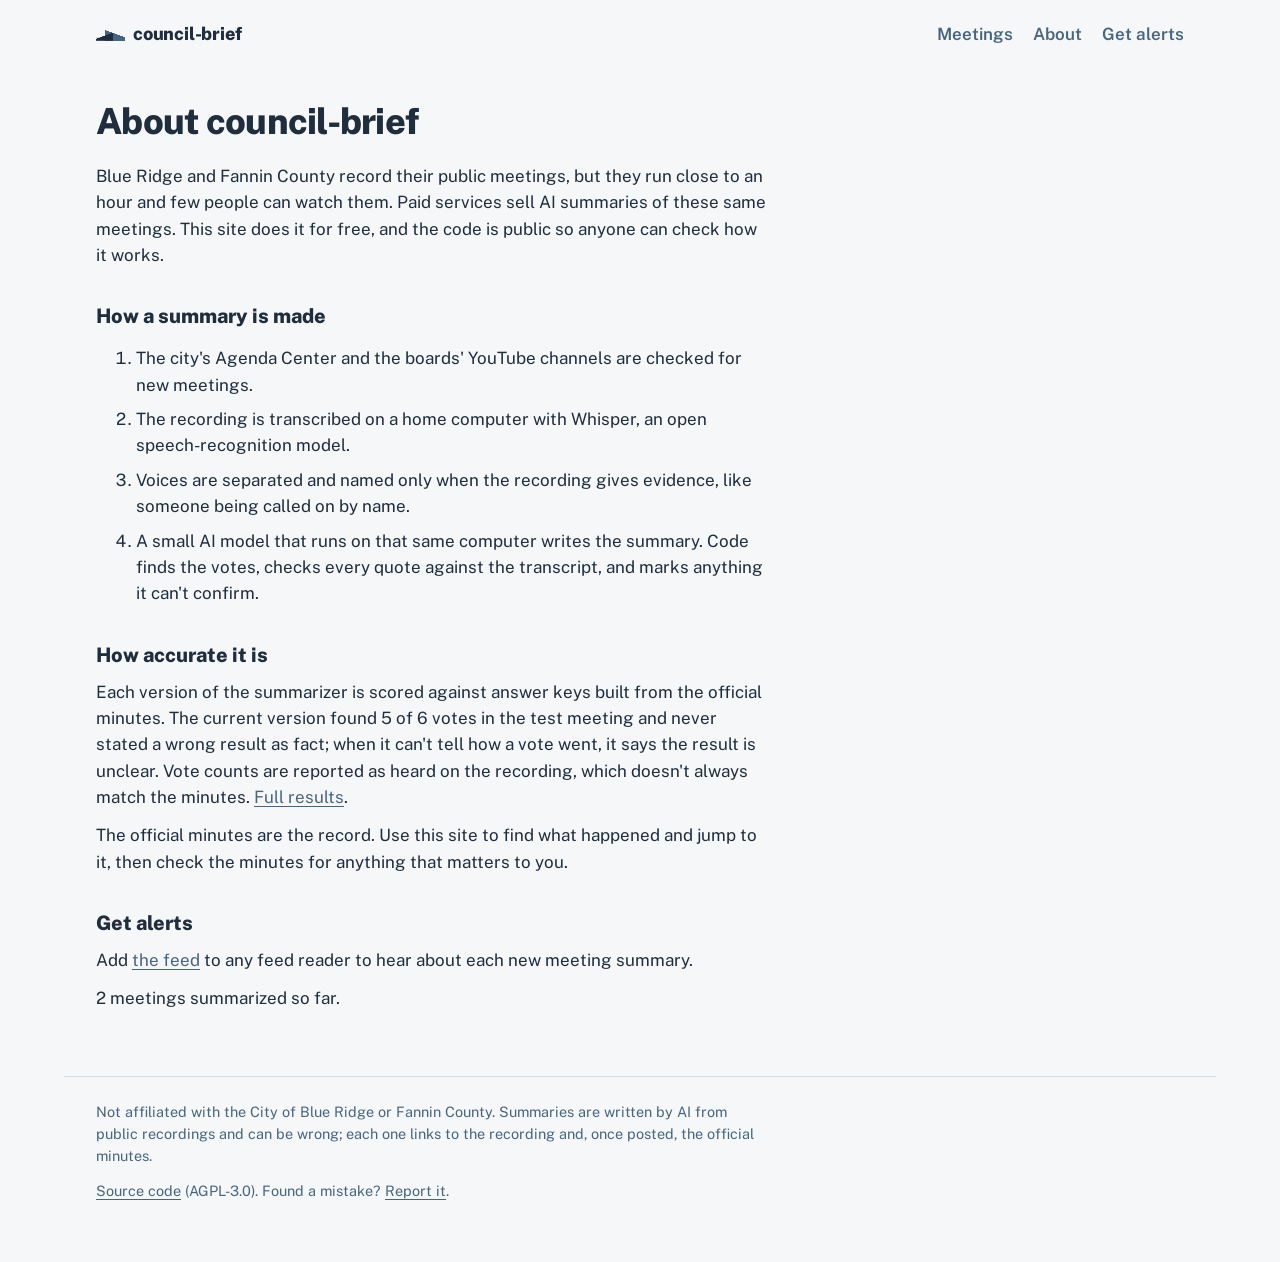
==== docs/about.html @ 1ba3a944 "Meeting page: video centered between overview and votes; wider details and transcript" ====
<!doctype html>
<html lang="en">
<head>
<meta charset="utf-8">
<meta name="viewport" content="width=device-width, initial-scale=1">
<title>About council-brief</title>
<meta name="description" content="Free summaries and searchable transcripts of Blue Ridge and Fannin County, Georgia public meetings.">
<link rel="preconnect" href="https://fonts.googleapis.com">
<link rel="preconnect" href="https://fonts.gstatic.com" crossorigin>
<link rel="stylesheet" href="https://fonts.googleapis.com/css2?family=Public+Sans:ital,wght@0,400;0,600;0,800;1,400&display=swap">
<link rel="stylesheet" href="assets/style.css">
<link rel="alternate" type="application/rss+xml" title="council-brief: new meetings" href="feed.xml">
</head>
<body>
<a class="skip" href="#main">Skip to content</a>
<header class="site">
  <a class="mark" href="index.html">council-brief</a>
  <nav aria-label="Site">
    <a href="index.html">Meetings</a>
    <a href="about.html">About</a>
    <a href="feed.xml">Get alerts</a>
  </nav>
</header>
<main id="main">
<article class="prose">
<h1>About council-brief</h1>
<p>Blue Ridge and Fannin County record their public meetings, but they run close to an hour and few people
can watch them. Paid services sell AI summaries of these same meetings. This site does it for free, and the
code is public so anyone can check how it works.</p>
<h2>How a summary is made</h2>
<ol>
<li>The city's Agenda Center and the boards' YouTube channels are checked for new meetings.</li>
<li>The recording is transcribed on a home computer with Whisper, an open speech-recognition model.</li>
<li>Voices are separated and named only when the recording gives evidence, like someone being called on by name.</li>
<li>A small AI model that runs on that same computer writes the summary. Code finds the votes, checks every
quote against the transcript, and marks anything it can't confirm.</li>
</ol>
<h2>How accurate it is</h2>
<p>Each version of the summarizer is scored against answer keys built from the official minutes. The
current version found 5 of 6 votes in the test meeting and never stated a wrong result as fact; when it
can't tell how a vote went, it says the result is unclear. Vote counts are reported as heard on the
recording, which doesn't always match the minutes. <a href="https://github.com/sudo-update-bryguy/council-brief#accuracy-results">Full results</a>.</p>
<p>The official minutes are the record. Use this site to find what happened and jump to it, then check the
minutes for anything that matters to you.</p>
<h2>Get alerts</h2>
<p>Add <a href="feed.xml">the feed</a> to any feed reader to hear about each new meeting summary.</p>
<p>2 meetings summarized so far.</p>
</article>
</main>
<footer class="site">
  <p>Not affiliated with the City of Blue Ridge or Fannin County. Summaries are written by AI from public
  recordings and can be wrong; each one links to the recording and, once posted, the official minutes.</p>
  <p><a href="https://github.com/sudo-update-bryguy/council-brief">Source code</a> (AGPL-3.0). Found a mistake? <a href="https://github.com/sudo-update-bryguy/council-brief/issues">Report it</a>.</p>
</footer>
<script src="assets/app.js"></script>

</body>
</html>
---- docs/assets/style.css ----
/* council-brief: the colors of the Blue Ridge range, layered blues on cool paper. */
:root {
  --paper: #f5f7f8;
  --haze: #d5dee6;      /* farthest ridge: borders, the timeline track */
  --mist: #e8eef2;      /* panels */
  --ridge: #47657f;     /* links, secondary text */
  --slate: #1f2d3d;     /* nearest ridge: text */
  --passed: #2e6a4d;    /* spruce */
  --failed: #a3302a;
  --unclear: #8a6200;   /* ochre */
  --dropped: #5f6b78;
  --measure: 42rem;
  --gap: clamp(1rem, 3vw, 2rem);
  font-family: "Public Sans", system-ui, -apple-system, "Segoe UI", sans-serif;
  color: var(--slate);
  background: var(--paper);
  line-height: 1.55;
}
* { box-sizing: border-box; }
body { margin: 0; font-size: 1.0625rem; }
a { color: var(--ridge); text-underline-offset: 0.18em; }
a:hover { color: var(--slate); }
:focus-visible { outline: 3px solid var(--unclear); outline-offset: 2px; border-radius: 2px; }
h1, h2, h3 { line-height: 1.2; margin: 0; }
h2 { font-size: 1.25rem; font-weight: 800; margin: 2.25rem 0 0.75rem; }
h3 { font-size: 1.0625rem; font-weight: 600; }
p { margin: 0 0 0.75rem; }
.visually-hidden, .skip:not(:focus) {
  position: absolute; width: 1px; height: 1px; overflow: hidden; clip: rect(0 0 0 0); white-space: nowrap;
}
.skip:focus { position: absolute; top: 0.5rem; left: 0.5rem; background: var(--slate); color: #fff; padding: 0.5rem 1rem; z-index: 10; }

/* Even-width digits only where numbers line up (times, dates); applied to all
   text, this font also widens hyphens. */
.ts, time, .strip-ends, .facts, .results .where { font-variant-numeric: tabular-nums; }

/* ---------- frame ---------- */
header.site, main, footer.site { max-width: 72rem; margin: 0 auto; padding: 0 var(--gap); }
header.site { display: flex; align-items: baseline; justify-content: space-between; gap: 1rem;
  flex-wrap: wrap; padding-top: 1.25rem; padding-bottom: 1.25rem; }
.mark { font-weight: 800; font-size: 1.125rem; color: var(--slate); text-decoration: none; letter-spacing: -0.01em; }
.mark::before { /* three ridgelines */
  content: ""; display: inline-block; width: 1.6em; height: 0.8em; margin-right: 0.45em; vertical-align: -0.05em;
  background:
    linear-gradient(160deg, transparent 48%, var(--slate) 49% 100%) 0 100% / 60% 70% no-repeat,
    linear-gradient(200deg, transparent 48%, var(--ridge) 49% 100%) 100% 100% / 70% 100% no-repeat,
    linear-gradient(var(--haze), var(--haze)) 0 100% / 100% 30% no-repeat;
}
header.site nav { display: flex; gap: 1.25rem; }
header.site nav a { text-decoration: none; font-weight: 600; }
footer.site { margin-top: 4rem; padding-top: 1.5rem; padding-bottom: 3rem; border-top: 1px solid var(--haze);
  color: var(--ridge); font-size: 0.9rem; }
footer.site p { max-width: var(--measure); }

/* ---------- home ---------- */
.intro { max-width: 46rem; padding: 2.5rem 0 1.5rem; }
.intro h1 { font-size: clamp(1.9rem, 5vw, 3rem); font-weight: 800; letter-spacing: -0.025em; line-height: 1.08; margin-bottom: 1rem; }
.intro p { max-width: var(--measure); color: var(--ridge); font-size: 1.125rem; }

.search { max-width: var(--measure); margin: 1rem 0 1rem; }
.search label, .find { display: block; font-weight: 600; margin-bottom: 0.4rem; }
input[type="search"] { width: 100%; font: inherit; color: var(--slate); background: #fff;
  border: 2px solid var(--haze); border-radius: 6px; padding: 0.7rem 0.9rem; }
input[type="search"]:focus { border-color: var(--ridge); outline: none; box-shadow: 0 0 0 3px var(--haze); }
.search-count, .find-count { color: var(--ridge); font-size: 0.9rem; margin: 0.5rem 0; min-height: 1.2em; }
.results { list-style: none; padding: 0; margin: 0; }
.results li { padding: 0.6rem 0; border-bottom: 1px solid var(--haze); }
.results .where { display: block; font-size: 0.875rem; color: var(--ridge); }
mark { background: #f1dfa8; color: inherit; padding: 0 0.1em; border-radius: 2px; }

.month h2 { color: var(--ridge); font-weight: 600; font-size: 1rem; margin-top: 2.5rem; }
.entries { list-style: none; padding: 0; margin: 0; }
.entry { display: grid; grid-template-columns: 3.5rem 1fr; gap: 0 1.25rem; padding: 1.25rem 0;
  border-top: 1px solid var(--haze); max-width: 48rem; }
.entry time { display: flex; flex-direction: column; align-items: center; line-height: 1; padding-top: 0.15rem; }
.entry .day { font-size: 2rem; font-weight: 800; letter-spacing: -0.03em; }
.entry .dow { font-size: 0.85rem; color: var(--ridge); margin-top: 0.3rem; }
.entry h3 { font-size: 1.25rem; font-weight: 800; margin-bottom: 0.35rem; }
.entry h3 a { color: var(--slate); text-decoration: none; }
.entry h3 a:hover { text-decoration: underline; }
.entry p { max-width: var(--measure); }
.facts { display: flex; gap: 1.25rem; font-size: 0.875rem; color: var(--ridge); margin-top: 0.5rem; }

/* ---------- the timeline strip: the meeting as a bar, votes marked where they happened ---------- */
.strip { margin: 1rem 0 0.25rem; }
.strip-bar { position: relative; height: 1.75rem; border-radius: 4px;
  background: linear-gradient(to bottom, transparent 42%, var(--haze) 42% 58%, transparent 58%); }
.strip.compact .strip-bar { height: 1rem; max-width: var(--measure); }
.vmark { position: absolute; top: 0; bottom: 0; width: 6px; margin-left: -3px; border-radius: 3px; background: var(--dropped); }
.strip:not(.compact) .vmark { width: 10px; margin-left: -5px; }
.strip:not(.compact) .vmark:hover, .strip:not(.compact) .vmark:focus-visible { transform: scaleY(1.2); }
.vmark.passed { background: var(--passed); }
.vmark.failed { background: var(--failed); }
.vmark.unclear { background: repeating-linear-gradient(180deg, var(--unclear) 0 3px, transparent 3px 5px); }
.strip-ends { display: flex; justify-content: space-between; font-size: 0.8rem; color: var(--ridge); margin-top: 0.2rem; }
.playhead { position: absolute; top: -2px; bottom: -2px; width: 2px; background: var(--slate); pointer-events: none; display: none; }

/* ---------- meeting ---------- */
body.wide header.site, body.wide main, body.wide footer.site { max-width: 112rem; }
.meeting h1 { font-size: clamp(1.75rem, 4.5vw, 2.75rem); font-weight: 800; letter-spacing: -0.02em; margin: 0.5rem 0 0.5rem; }
.meeting h1 .date { display: block; font-size: 0.5em; font-weight: 400; letter-spacing: 0; color: var(--ridge); margin-top: 0.4rem; }
.back { margin: 1rem 0 0; font-size: 0.95rem; }
.top { display: grid; gap: 1.5rem; }
.lede-block, .votes { min-width: 0; }
.votes h2 { margin-top: 0.5rem; }

/* Wide screens: the video in the middle, flanked by the title and overview on
   the left and the votes on the right. */
@media (min-width: 70rem) {
  .top {
    grid-template-columns: minmax(15rem, 1fr) minmax(0, 2.4fr) minmax(18rem, 1.15fr);
    grid-template-rows: auto 1fr;
    grid-template-areas: "heading watch votes" "lede watch votes";
    column-gap: clamp(1.5rem, 2.5vw, 3rem); row-gap: 0; align-items: start;
  }
  .heading { grid-area: heading; }
  .watch { grid-area: watch; margin-top: 1rem; }
  .lede-block { grid-area: lede; margin-top: 1rem; }
  .votes { grid-area: votes; margin-top: 0.5rem; }
  .meeting h1 { font-size: clamp(1.9rem, 2.4vw, 2.6rem); }
  .top .lede { font-size: 1.075rem; }
  /* Narrow column: outcome and time on one line, the motion under them. */
  .votes .decision { grid-template-columns: 1fr auto; }
  .votes .decision .motion { grid-column: 1 / -1; grid-row: 2; padding-right: 0.9rem; }
  .votes .motion p { font-size: 0.975rem; }
}

/* Below the video: discussion and comments in columns, transcript full width. */
.details { margin-top: 1rem; }
.details .items { max-width: none; }
@media (min-width: 60rem) {
  .details .items { display: grid; grid-template-columns: repeat(auto-fill, minmax(24rem, 1fr)); column-gap: 3rem; }
  .details .items li { border-bottom: 0; border-top: 1px solid var(--haze); }
}
.player { position: relative; aspect-ratio: 16 / 9; background: var(--slate); border-radius: 6px; overflow: hidden; }
.player iframe, #player { position: absolute; inset: 0; width: 100%; height: 100%; border: 0; }
.poster { display: flex; align-items: center; justify-content: center; height: 100%; color: #fff; font-weight: 600; }
.record { background: var(--mist); border-radius: 6px; padding: 1rem 1.25rem; margin-top: 1.25rem; font-size: 0.95rem; }
.record h2 { font-size: 1rem; margin: 0 0 0.4rem; }
.record p:first-of-type a { margin-right: 1rem; font-weight: 600; }
.record p:last-child { margin: 0; color: var(--ridge); }

.lede { font-size: 1.2rem; line-height: 1.5; max-width: var(--measure); }

.decisions { list-style: none; padding: 0; margin: 0; }
.decision { display: grid; grid-template-columns: 8.5rem 1fr auto; gap: 0.25rem 1rem; padding: 0.9rem 0 0.9rem 0.9rem;
  border-left: 5px solid var(--dropped); margin-bottom: 0.5rem; background: #fff; border-radius: 0 6px 6px 0; }
.decision.passed { border-color: var(--passed); }
.decision.failed { border-color: var(--failed); }
.decision.unclear { border-left-style: dashed; border-color: var(--unclear); }
.outcome { font-weight: 800; }
.passed .outcome { color: var(--passed); }
.failed .outcome { color: var(--failed); }
.unclear .outcome { color: var(--unclear); }
.dropped .outcome { color: var(--dropped); }
.motion p { margin: 0; }
.count { display: block; font-size: 0.875rem; color: var(--ridge); }
.when { padding-right: 0.9rem; }
blockquote { margin: 0.4rem 0 0; color: var(--ridge); font-size: 0.925rem; }
@media (max-width: 34rem) {
  .decision { grid-template-columns: 1fr auto; }
  .decision .motion { grid-column: 1 / -1; grid-row: 2; padding-right: 0.9rem; }
}

.items { list-style: none; padding: 0; margin: 0; max-width: var(--measure); }
.items li { padding: 0.75rem 0; border-bottom: 1px solid var(--haze); }
.items li:last-child { border-bottom: 0; }
.items h3 { margin-bottom: 0.25rem; }
.items .pos { font-weight: 400; color: var(--ridge); }
.items p { margin: 0; }
.check { display: inline-block; margin-top: 0.35rem; font-size: 0.825rem; color: var(--unclear); cursor: help;
  border-bottom: 1px dotted currentColor; }
.ts { font-size: 0.875rem; font-weight: 600; white-space: nowrap; text-decoration: none;
  background: var(--mist); color: var(--ridge); padding: 0.05rem 0.4rem; border-radius: 4px; }
.ts:hover { background: var(--haze); color: var(--slate); }
.provenance { margin-top: 2rem; font-size: 0.875rem; color: var(--ridge); max-width: 60rem; }
.empty { color: var(--ridge); }

#transcript { margin-top: 3rem; border-top: 1px solid var(--haze); }
#transcript .note { color: var(--ridge); font-size: 0.925rem; max-width: var(--measure); }
.lines { margin-top: 1rem; }
.lines { max-width: 82rem; }
.lines p { display: grid; grid-template-columns: 4.25rem 1fr; gap: 0.75rem; margin: 0; padding: 0.3rem 0.5rem; border-radius: 4px; }
.lines p.hidden { display: none; }
.lines p.here { background: #fbf1d3; }
.lines .ts { justify-self: start; align-self: start; }
.who { display: block; font-weight: 600; font-size: 0.875rem; color: var(--ridge); }

.prose { max-width: var(--measure); padding-top: 1rem; }
.prose h1 { font-size: 2.25rem; font-weight: 800; letter-spacing: -0.02em; margin: 1rem 0 1.25rem; }
.prose li { margin-bottom: 0.5rem; }

@media (prefers-reduced-motion: reduce) { * { scroll-behavior: auto !important; transition: none !important; } }
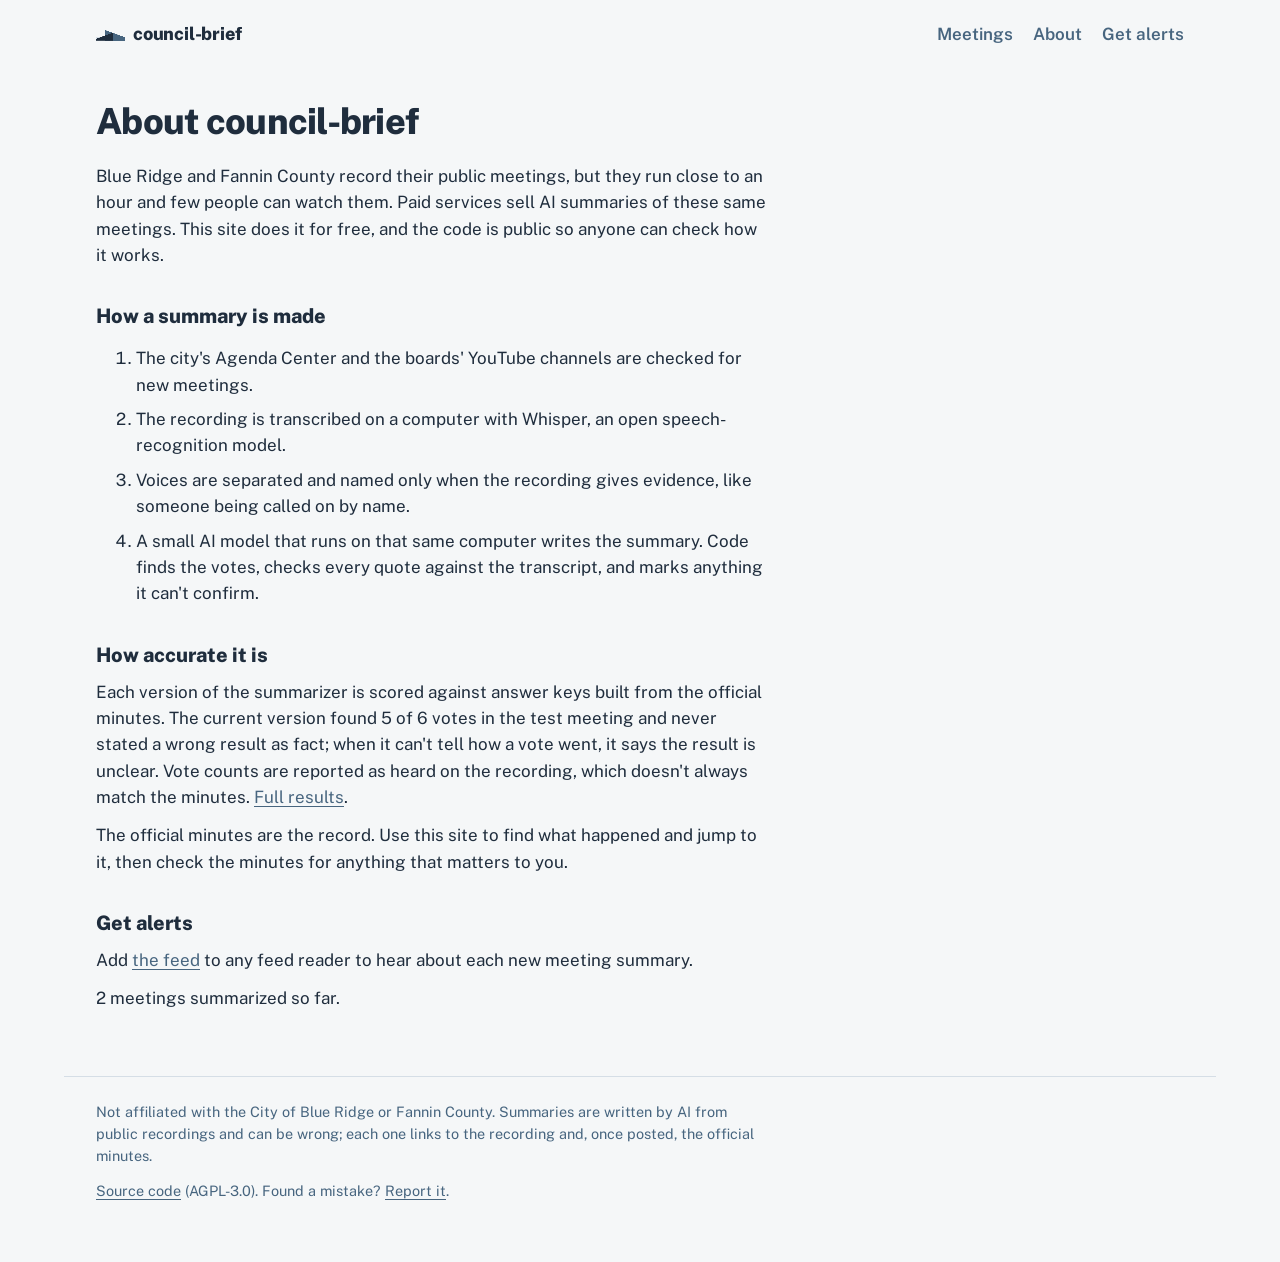
==== commit 5afa9fb4: "Match every 'died for lack of a second'; count mislabeled votes as wrong; About wording" ====
--- a/docs/about.html
+++ b/docs/about.html
@@ -30,7 +30,7 @@
 <h2>How a summary is made</h2>
 <ol>
 <li>The city's Agenda Center and the boards' YouTube channels are checked for new meetings.</li>
-<li>The recording is transcribed on a home computer with Whisper, an open speech-recognition model.</li>
+<li>The recording is transcribed on a computer with Whisper, an open speech-recognition model.</li>
 <li>Voices are separated and named only when the recording gives evidence, like someone being called on by name.</li>
 <li>A small AI model that runs on that same computer writes the summary. Code finds the votes, checks every
 quote against the transcript, and marks anything it can't confirm.</li>
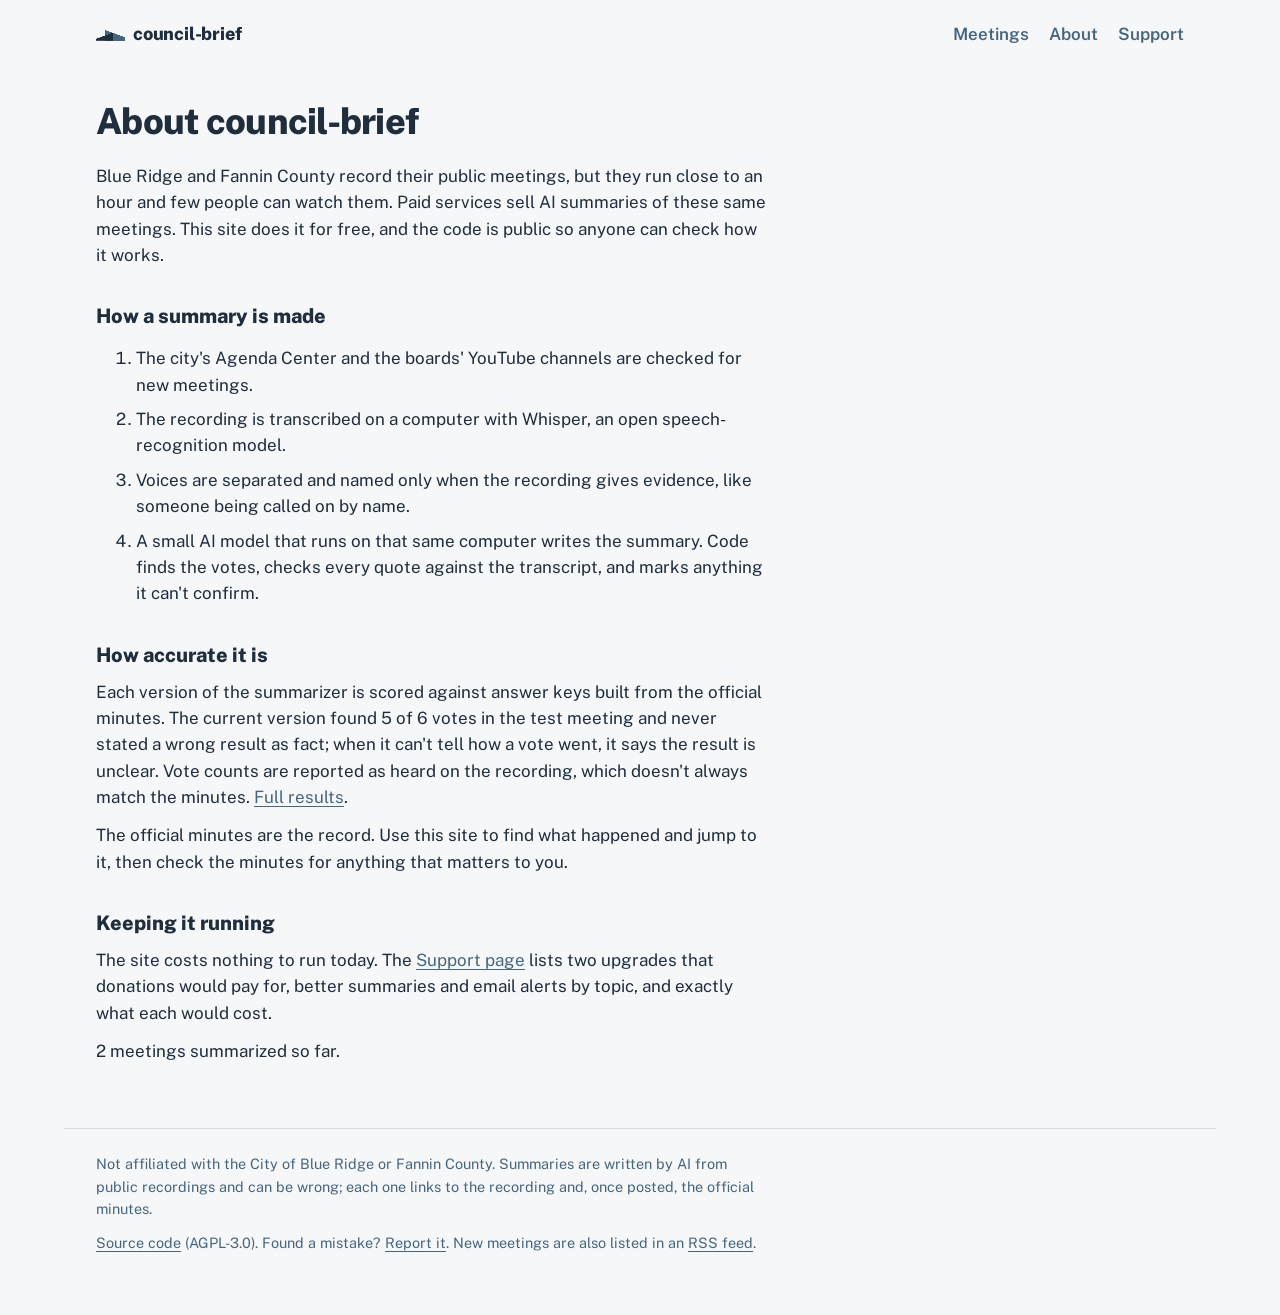
==== commit 67299557: "Support page: upgrade costs and donation goal; drop email alerts from the free version" ====
--- a/docs/about.html
+++ b/docs/about.html
@@ -18,7 +18,7 @@
   <nav aria-label="Site">
     <a href="index.html">Meetings</a>
     <a href="about.html">About</a>
-    <a href="feed.xml">Get alerts</a>
+    <a href="support.html">Support</a>
   </nav>
 </header>
 <main id="main">
@@ -42,15 +42,17 @@
 recording, which doesn't always match the minutes. <a href="https://github.com/sudo-update-bryguy/council-brief#accuracy-results">Full results</a>.</p>
 <p>The official minutes are the record. Use this site to find what happened and jump to it, then check the
 minutes for anything that matters to you.</p>
-<h2>Get alerts</h2>
-<p>Add <a href="feed.xml">the feed</a> to any feed reader to hear about each new meeting summary.</p>
+<h2>Keeping it running</h2>
+<p>The site costs nothing to run today. The <a href="support.html">Support page</a> lists two upgrades that
+donations would pay for, better summaries and email alerts by topic, and exactly what each would cost.</p>
 <p>2 meetings summarized so far.</p>
 </article>
 </main>
 <footer class="site">
   <p>Not affiliated with the City of Blue Ridge or Fannin County. Summaries are written by AI from public
   recordings and can be wrong; each one links to the recording and, once posted, the official minutes.</p>
-  <p><a href="https://github.com/sudo-update-bryguy/council-brief">Source code</a> (AGPL-3.0). Found a mistake? <a href="https://github.com/sudo-update-bryguy/council-brief/issues">Report it</a>.</p>
+  <p><a href="https://github.com/sudo-update-bryguy/council-brief">Source code</a> (AGPL-3.0). Found a mistake? <a href="https://github.com/sudo-update-bryguy/council-brief/issues">Report it</a>.
+  New meetings are also listed in an <a href="feed.xml">RSS feed</a>.</p>
 </footer>
 <script src="assets/app.js"></script>
 
--- a/docs/assets/style.css
+++ b/docs/assets/style.css
@@ -190,4 +190,21 @@
 .prose h1 { font-size: 2.25rem; font-weight: 800; letter-spacing: -0.02em; margin: 1rem 0 1.25rem; }
 .prose li { margin-bottom: 0.5rem; }
 
+/* ---------- support ---------- */
+.support h2 { margin-top: 2.5rem; }
+.goal { background: #fff; border-left: 5px solid var(--passed); border-radius: 0 6px 6px 0; padding: 1.25rem 1.5rem; margin: 1.5rem 0; }
+.goal h2 { margin: 0 0 0.75rem; }
+.bar { height: 1.1rem; background: var(--haze); border-radius: 999px; overflow: hidden; }
+.bar span { display: block; height: 100%; background: var(--passed); border-radius: 999px; min-width: 0.4rem; }
+.goal-status { font-weight: 600; margin: 0.75rem 0 0.5rem; }
+.goal-status.done { color: var(--passed); }
+.give { display: inline-block; background: var(--slate); color: #fff; font-weight: 600; text-decoration: none;
+  padding: 0.6rem 1.4rem; border-radius: 6px; }
+.give:hover { background: var(--ridge); color: #fff; }
+.note { color: var(--ridge); font-size: 0.925rem; }
+.costs { width: 100%; border-collapse: collapse; margin: 0.5rem 0 0.75rem; font-variant-numeric: tabular-nums; }
+.costs th, .costs td { text-align: left; padding: 0.55rem 0.25rem; border-bottom: 1px solid var(--haze); }
+.costs td:last-child, .costs th:last-child { text-align: right; }
+.costs tfoot th, .costs tfoot td { font-weight: 800; border-bottom: 0; border-top: 2px solid var(--slate); }
+
 @media (prefers-reduced-motion: reduce) { * { scroll-behavior: auto !important; transition: none !important; } }
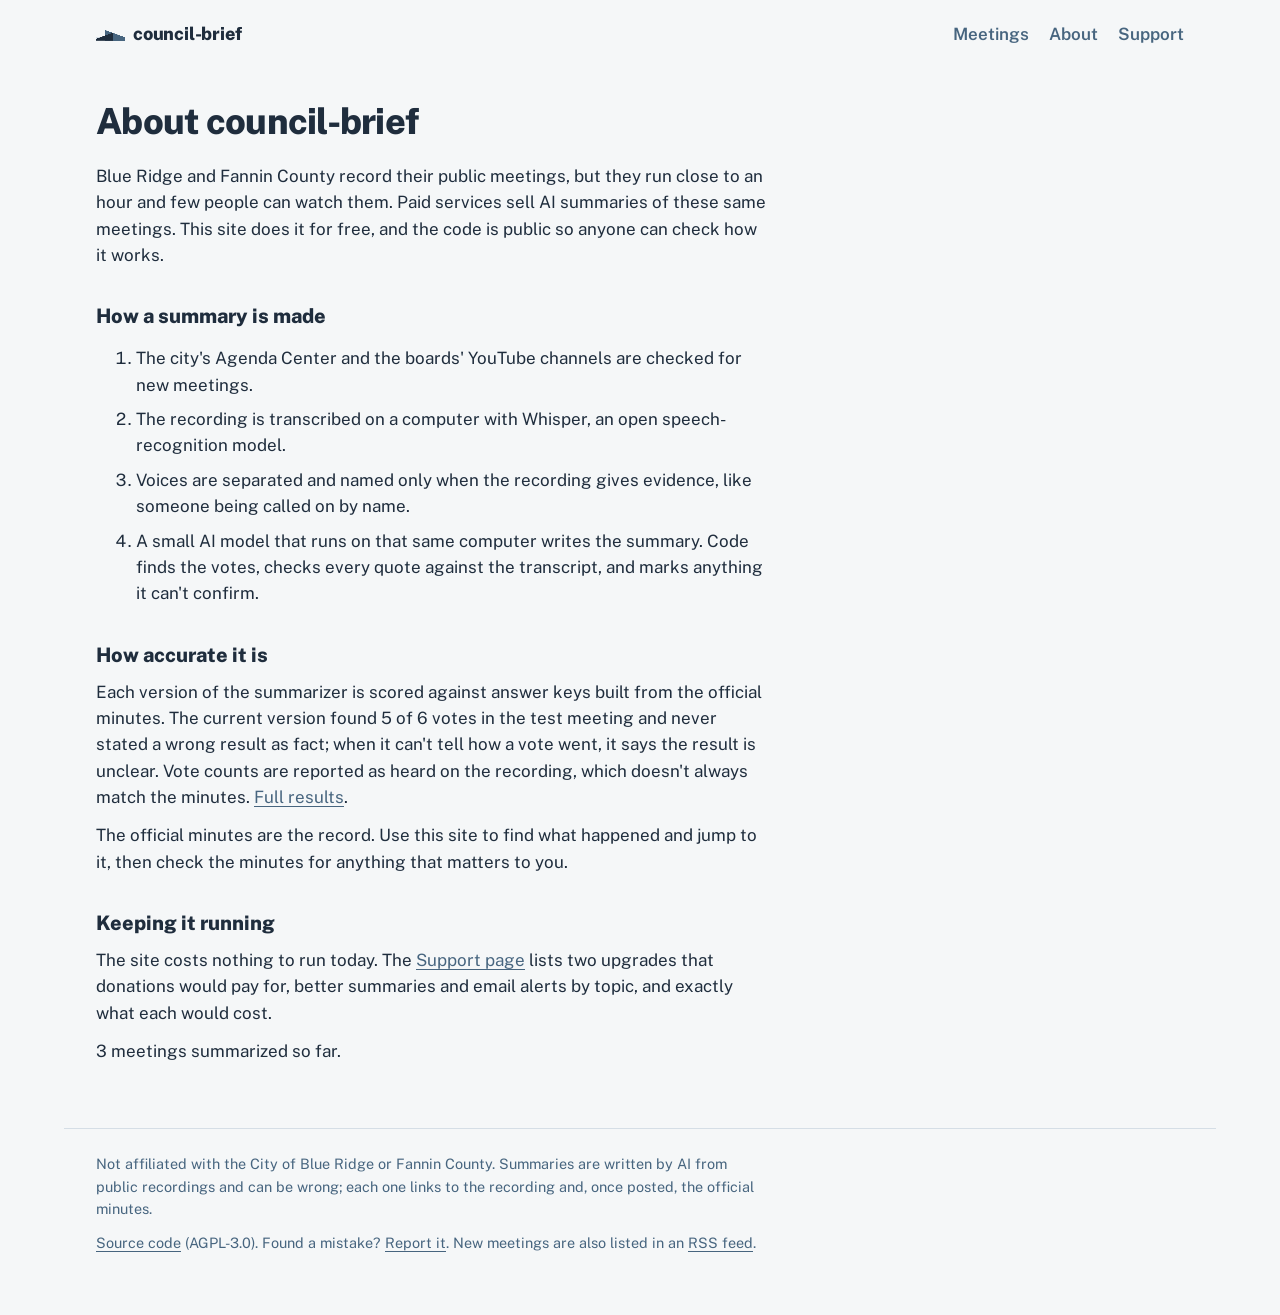
==== commit 7cc5e671: "First county meeting: chair found without a call to order; 'Board of Ed' no longer names anyone; cou" ====
--- a/docs/about.html
+++ b/docs/about.html
@@ -45,7 +45,7 @@
 <h2>Keeping it running</h2>
 <p>The site costs nothing to run today. The <a href="support.html">Support page</a> lists two upgrades that
 donations would pay for, better summaries and email alerts by topic, and exactly what each would cost.</p>
-<p>2 meetings summarized so far.</p>
+<p>3 meetings summarized so far.</p>
 </article>
 </main>
 <footer class="site">
--- a/docs/assets/style.css
+++ b/docs/assets/style.css
@@ -155,6 +155,7 @@
 .dropped .outcome { color: var(--dropped); }
 .motion p { margin: 0; }
 .count { display: block; font-size: 0.875rem; color: var(--ridge); }
+.count.official { color: var(--slate); font-weight: 600; }
 .when { padding-right: 0.9rem; }
 blockquote { margin: 0.4rem 0 0; color: var(--ridge); font-size: 0.925rem; }
 @media (max-width: 34rem) {
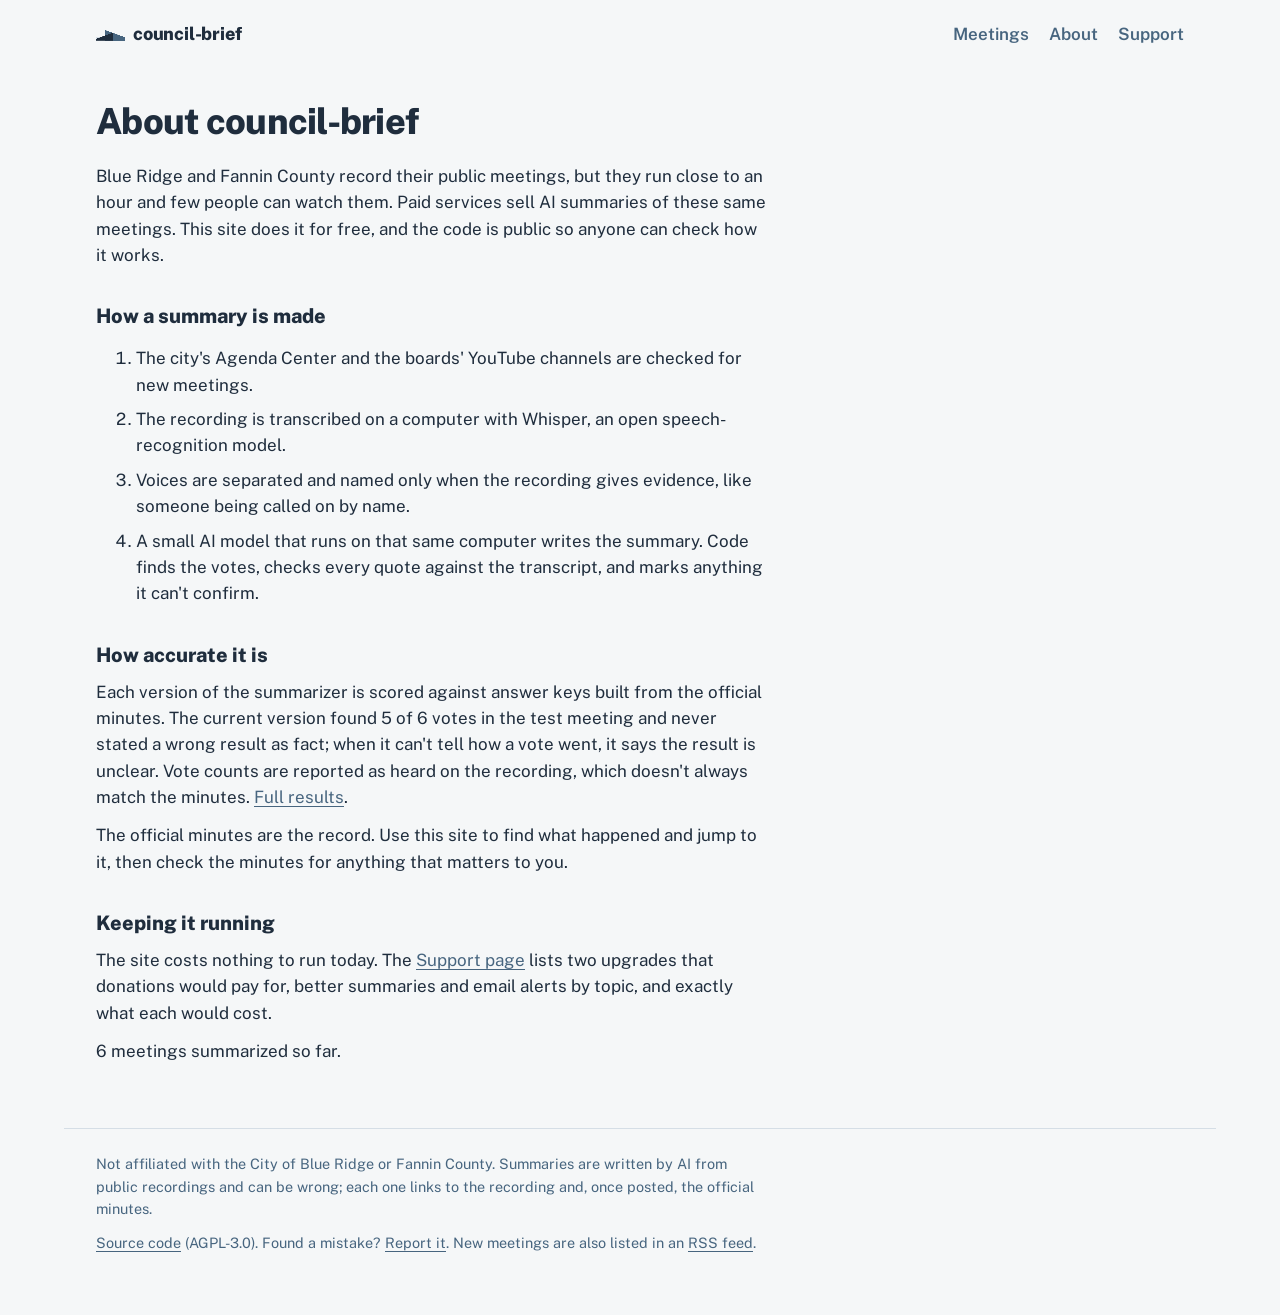
==== commit 6868fcaa: "Latest meetings from every board; multi-page agendas, duplicate votes, consent agendas, hand-off by " ====
--- a/docs/about.html
+++ b/docs/about.html
@@ -45,7 +45,7 @@
 <h2>Keeping it running</h2>
 <p>The site costs nothing to run today. The <a href="support.html">Support page</a> lists two upgrades that
 donations would pay for, better summaries and email alerts by topic, and exactly what each would cost.</p>
-<p>3 meetings summarized so far.</p>
+<p>6 meetings summarized so far.</p>
 </article>
 </main>
 <footer class="site">
--- a/docs/assets/style.css
+++ b/docs/assets/style.css
@@ -166,7 +166,12 @@
 .items { list-style: none; padding: 0; margin: 0; max-width: var(--measure); }
 .items li { padding: 0.75rem 0; border-bottom: 1px solid var(--haze); }
 .items li:last-child { border-bottom: 0; }
-.items h3 { margin-bottom: 0.25rem; }
+.items h3, .items h4 { margin-bottom: 0.25rem; }
+.items h4 { font-size: 1.0625rem; font-weight: 600; margin-top: 0; }
+.by-agenda .agenda-item { margin-top: 1.75rem; }
+.by-agenda .agenda-item h3 { font-size: 1.1875rem; font-weight: 700; }
+.by-agenda .starts { margin: 0.2rem 0 0.35rem; color: var(--ridge); font-size: 0.9375rem; }
+.by-agenda .empty { margin: 0.35rem 0 0; color: var(--ridge); }
 .items .pos { font-weight: 400; color: var(--ridge); }
 .items p { margin: 0; }
 .check { display: inline-block; margin-top: 0.35rem; font-size: 0.825rem; color: var(--unclear); cursor: help;
